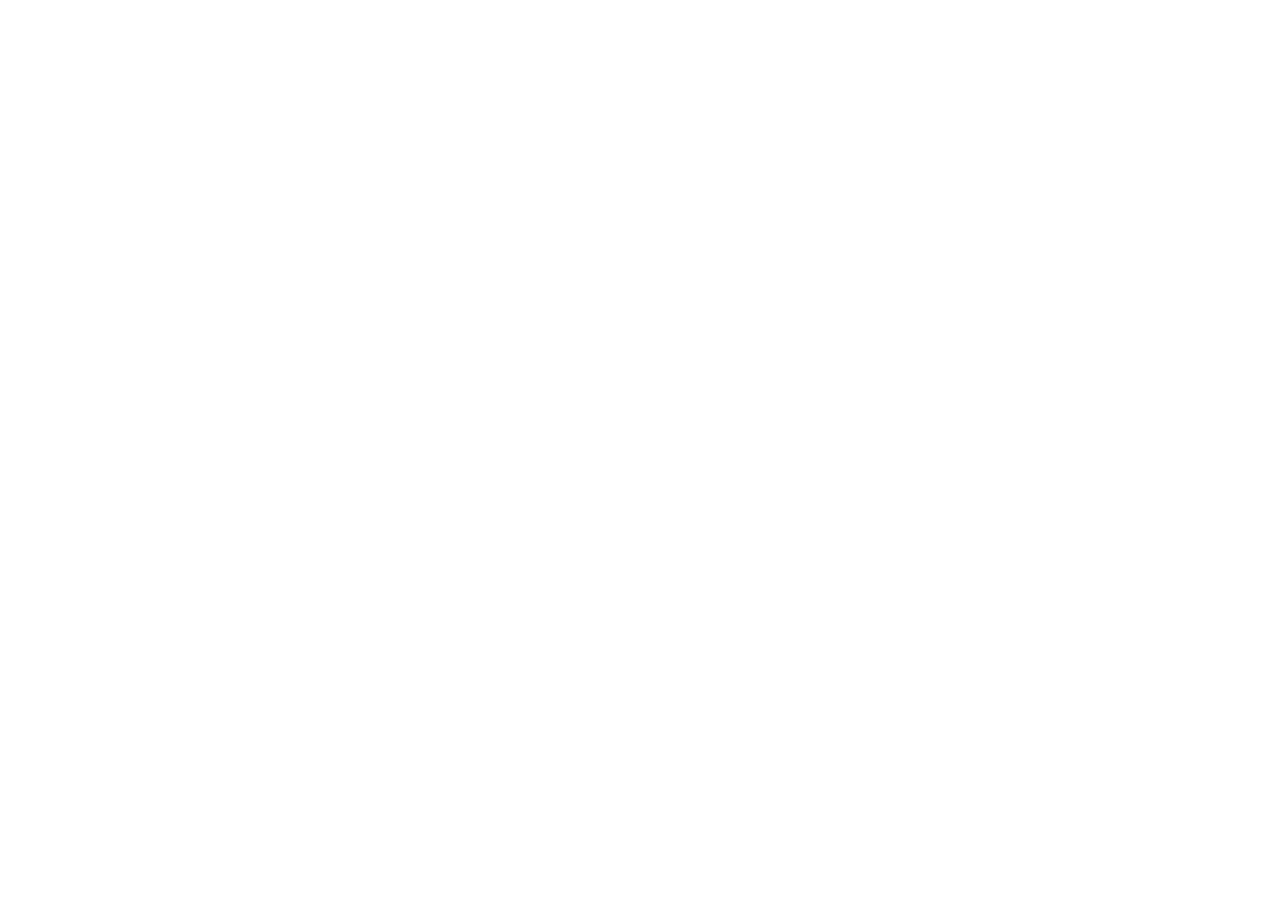
==== index.html @ 9d762400 "Add files via upload" ====
<!doctype html>
<html lang="nl-BE">
<head>
<meta charset="utf-8">
<meta name="viewport" content="width=device-width, initial-scale=1, viewport-fit=cover">
<meta name="color-scheme" content="light dark">
<meta http-equiv="Content-Security-Policy" content="default-src 'self'; script-src 'self'; style-src 'self' 'unsafe-inline'; img-src 'self' data:; font-src 'self'; connect-src 'self'; worker-src 'self'; manifest-src 'self'; object-src 'none'; base-uri 'self'; form-action 'none'">
<title>Rekenkampioen</title>
<meta name="description" content="Oefen tafels, optellen en aftrekken en breuken. Voor het eerste tot het zesde leerjaar. Werkt zonder internet, zonder account.">
<meta name="theme-color" content="#FAFBFE" media="(prefers-color-scheme: light)">
<meta name="theme-color" content="#1A332E" media="(prefers-color-scheme: dark)">
<meta name="mobile-web-app-capable" content="yes">
<meta name="apple-mobile-web-app-capable" content="yes">
<meta name="apple-mobile-web-app-title" content="Rekenkampioen">
<meta name="apple-mobile-web-app-status-bar-style" content="default">
<meta name="format-detection" content="telephone=no">
<link rel="manifest" href="manifest.webmanifest">
<link rel="icon" href="icon-192.png" type="image/png">
<link rel="apple-touch-icon" href="apple-touch-icon.png">
  <script type="module" crossorigin src="./assets/index-DoyQ5bBl.js"></script>
  <link rel="stylesheet" crossorigin href="./assets/index-DzE-cAx9.css">
</head>
<body>
<div class="wrap" id="app"></div>
<noscript><p class="loadfail">Rekenkampioen heeft JavaScript nodig. Zet JavaScript aan in je browser.</p></noscript>
</body>
</html>
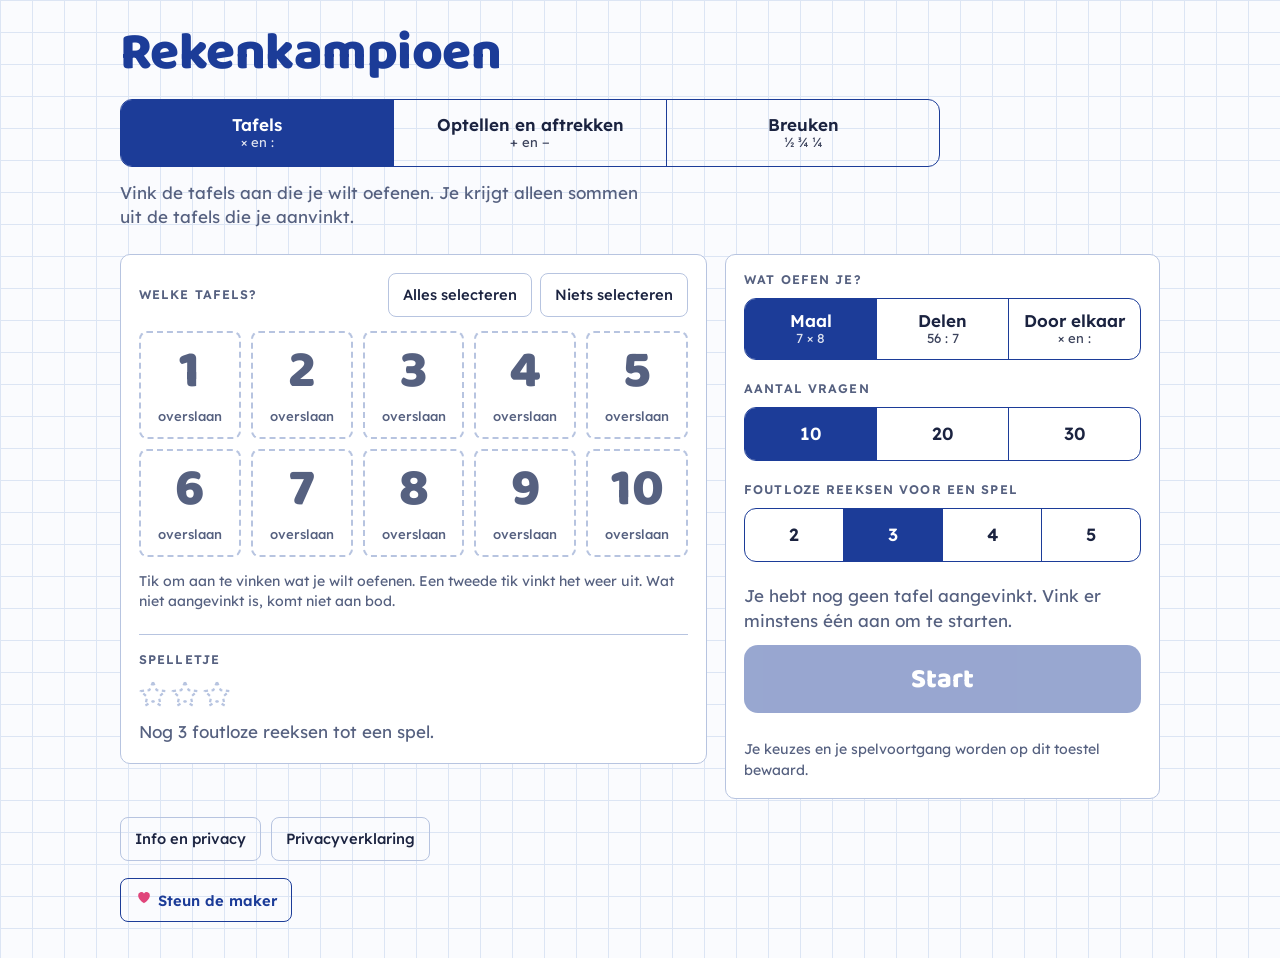
==== commit fdf2280c: "Add files via upload" ====
--- a/index.html
+++ b/index.html
@@ -17,8 +17,8 @@
 <link rel="manifest" href="manifest.webmanifest">
 <link rel="icon" href="icon-192.png" type="image/png">
 <link rel="apple-touch-icon" href="apple-touch-icon.png">
-  <script type="module" crossorigin src="./assets/index-DoyQ5bBl.js"></script>
-  <link rel="stylesheet" crossorigin href="./assets/index-DzE-cAx9.css">
+  <script type="module" crossorigin src="./assets/index-CPljHGt3.js"></script>
+  <link rel="stylesheet" crossorigin href="./assets/index-CYZ95Kys.css">
 </head>
 <body>
 <div class="wrap" id="app"></div>
--- a/assets/index-CYZ95Kys.css
+++ b/assets/index-CYZ95Kys.css
@@ -0,0 +1 @@
+@font-face{font-family:"Baloo 2";font-weight:600;font-style:normal;font-display:swap;src:url(./baloo-2-latin-600-normal-tIfxVoAe.woff2)format("woff2")}@font-face{font-family:"Baloo 2";font-weight:800;font-style:normal;font-display:swap;src:url(./baloo-2-latin-800-normal-BbF3Etk1.woff2)format("woff2")}@font-face{font-family:Lexend;font-weight:400;font-style:normal;font-display:swap;src:url(./lexend-latin-400-normal-CwRJVcUA.woff2)format("woff2")}@font-face{font-family:Lexend;font-weight:500;font-style:normal;font-display:swap;src:url(./lexend-latin-500-normal-Dl-X5nog.woff2)format("woff2")}@font-face{font-family:Lexend;font-weight:600;font-style:normal;font-display:swap;src:url(./lexend-latin-600-normal-DdvlkEkX.woff2)format("woff2")}:root{--bg:#fafbfe;--grid:#dce5f4;--panel:#fff;--ink:#1c3c98;--shade:#0f2570;--on-ink:#fff;--text:#1b2340;--muted:#566180;--line:#b7c4e0;--marker:#ffd84a;--on-marker:#1b2340;--good:#177a4b;--good-bg:#ddf3e6;--bad:#c93434;--bad-bg:#fbe0e0;--font-display:"Baloo 2", "Trebuchet MS", system-ui, sans-serif;--font-body:"Lexend", system-ui, -apple-system, "Segoe UI", sans-serif}@media (prefers-color-scheme:dark){:root:not([data-theme=light]){--bg:#1a332e;--grid:#27483f;--panel:#20403a;--ink:#a8cbff;--shade:#5c85bf;--on-ink:#14302a;--text:#edf1e6;--muted:#afc2b8;--line:#42685c;--marker:#e9c84b;--on-marker:#1a332e;--good:#8ee0ac;--good-bg:#24503e;--bad:#ff9a92;--bad-bg:#5a2e2e;--lightningcss-light: ;--lightningcss-dark:initial;color-scheme:dark}}:root[data-theme=dark]{--bg:#1a332e;--grid:#27483f;--panel:#20403a;--ink:#a8cbff;--shade:#5c85bf;--on-ink:#14302a;--text:#edf1e6;--muted:#afc2b8;--line:#42685c;--marker:#e9c84b;--on-marker:#1a332e;--good:#8ee0ac;--good-bg:#24503e;--bad:#ff9a92;--bad-bg:#5a2e2e;--lightningcss-light: ;--lightningcss-dark:initial;color-scheme:dark}*{box-sizing:border-box}html{-webkit-text-size-adjust:100%;height:100%}body{background-color:var(--bg);background-image:linear-gradient(var(--grid) 1px, transparent 1px), linear-gradient(90deg, var(--grid) 1px, transparent 1px);min-height:100%;color:var(--text);font-family:var(--font-body);padding-top:calc(20px + env(safe-area-inset-top,0px));padding-bottom:calc(36px + env(safe-area-inset-bottom,0px));padding-left:max(16px, env(safe-area-inset-left,0px));padding-right:max(16px, env(safe-area-inset-right,0px));background-size:32px 32px;font-size:17px;line-height:1.45}button{font:inherit;color:inherit;cursor:pointer;touch-action:manipulation;-webkit-tap-highlight-color:transparent;-webkit-user-select:none;user-select:none}button:focus-visible{outline:3px solid var(--ink);outline-offset:3px}button:disabled{cursor:not-allowed}.wrap{max-width:1040px;margin-left:auto;margin-right:auto}h1{font:800 clamp(2.3rem, 5vw, 3.3rem)/1 var(--font-display);color:var(--ink);letter-spacing:-.01em;text-wrap:balance;margin:0}.lead{max-width:54ch;color:var(--muted);margin:10px 0 0}.setup{gap:18px;margin-top:24px;display:grid}@media (min-width:900px){.setup{grid-template-columns:minmax(0,1.35fr) minmax(0,1fr);align-items:start}}.panel{background:var(--panel);border:1.5px solid var(--line);border-radius:10px;min-width:0;padding:18px}.panel h2{font:600 .78rem/1.2 var(--font-body);letter-spacing:.09em;text-transform:uppercase;color:var(--muted);margin:0}.panel-head{flex-wrap:wrap;justify-content:space-between;align-items:center;gap:10px 12px;margin-bottom:14px;display:flex}.info{max-width:720px}.info h2{margin-top:22px}.info p{margin:6px 0 0;line-height:1.6}.info .actions{flex-wrap:wrap;gap:10px;margin-top:22px;display:flex}.linkrow{margin-top:18px}.adbox{max-width:728px;margin-top:28px}.adbar{border:1.5px solid var(--line);background:var(--panel);border-radius:12px;padding:14px 16px}.adbar p{margin:0 0 10px;line-height:1.5}.adbar .row2{flex-wrap:wrap;align-items:center;gap:10px;display:flex}.adbar input{border:1.5px solid var(--line);width:5.5rem;min-height:44px;font:inherit;background:var(--bg);color:var(--text);border-radius:8px;padding:6px 10px}.adslot{min-height:100px;margin-top:12px}.adlabel{color:var(--muted);margin:0 0 4px;font-size:.78rem}.tiles.years{grid-template-columns:repeat(4,minmax(0,1fr))}@media (min-width:560px){.tiles.years{grid-template-columns:repeat(7,minmax(0,1fr))}}.tiles.years .tile{min-height:92px}.tiles.years .tile .lab{text-align:center;overflow-wrap:normal;font-size:.68rem}.yhead{margin-top:22px}.tiles.topics.yt .tile .num{font-size:max(1.05rem,min(2.2vw,1.4rem))}.expr.xlong{font-size:max(1.7rem,min(5vw,2.8rem))}.row .n.yi{font-size:1rem;overflow:hidden}.expr.b.long{font-size:max(1.7rem,min(6vw,3.2rem))}.dice-row{flex-wrap:wrap;justify-content:center;gap:16px;display:flex}.die{box-sizing:border-box;border:3px solid var(--ink);background:#fff;border-radius:14px;grid-template:repeat(3,1fr)/repeat(3,1fr);width:64px;height:64px;padding:7px;display:grid}.die i{visibility:hidden;background:#1b2440;border-radius:50%;place-self:center;width:80%;height:80%}.die i.on{visibility:visible}.tenframe{grid-template-columns:repeat(5,34px);justify-content:center;gap:6px;display:grid}.tenframe i{box-sizing:border-box;border:2.5px solid var(--ink);border-radius:50%;width:34px;height:34px}.tenframe i.on{background:var(--marker)}.money{flex-wrap:wrap;justify-content:center;align-items:center;gap:10px;display:flex}.coin,.note{color:#1b2440;font:800 1.3rem var(--font-display);border:3px solid #1b2440;justify-content:center;align-items:center;display:inline-flex}.coin{border-radius:50%;width:58px;height:58px}.coin.v1{background:#dde2ee}.coin.v2{background:#f2d06b}.note{border-radius:8px;min-width:96px;height:56px}.note.v5{background:#bfddcb}.note.v10{background:#f4c9c9}.shop{flex-wrap:wrap;justify-content:center;align-items:center;gap:14px;display:flex}.item{border:2px solid var(--ink);background:var(--panel);border-radius:12px;flex-direction:column;align-items:center;gap:6px;padding:8px 14px;display:inline-flex}.item .em{font-size:2.4rem;line-height:1}.item .tag{font:800 1.15rem var(--font-display);background:var(--marker);color:var(--on-marker);border-radius:8px;padding:2px 10px}.pay{font:800 1.15rem var(--font-display)}.quick{flex-wrap:wrap;gap:8px;display:flex}.small-btn{border:1.5px solid var(--line);background:0 0;border-radius:8px;min-height:44px;padding:8px 14px;font-size:.92rem;font-weight:500}.small-btn:active{background:var(--grid)}.tiles{grid-template-columns:repeat(2,minmax(0,1fr));gap:10px;display:grid}@media (min-width:560px){.tiles{grid-template-columns:repeat(5,minmax(0,1fr))}}.tile{background:var(--panel);border:2px solid var(--ink);min-height:108px;color:var(--text);border-radius:8px;flex-direction:column;justify-content:center;align-items:center;gap:8px;padding:10px 6px;transition:transform 80ms;display:flex}.tile:active{transform:scale(.96)}.tile .num{font:800 clamp(2.4rem, 6vw, 3.3rem)/1.05 var(--font-display);color:var(--ink);background:linear-gradient(transparent 52%, var(--marker) 52%, var(--marker) 90%, transparent 90%);padding:0 .18em}.tile .lab{align-items:center;gap:5px;font-size:.82rem;font-weight:500;display:inline-flex}.tile[data-state=known]{border-style:dashed;border-color:var(--line);color:var(--muted);background:0 0}.tile[data-state=known] .num{color:var(--muted);background:0 0}.tile[data-state=later]{background:repeating-linear-gradient(135deg, transparent 0 7px, var(--grid) 7px 9px);border:2px dotted var(--line);color:var(--muted)}.tile[data-state=later] .num{color:var(--muted);background:0 0;text-decoration:line-through;text-decoration-thickness:.06em}.legend{color:var(--muted);margin:14px 0 0;font-size:.88rem}.field{gap:10px;display:grid}.field+.field{margin-top:22px}.seg{border:1.5px solid var(--ink);border-radius:12px;display:flex;overflow:hidden}.seg button{background:0 0;border:0;flex:1;min-width:0;min-height:60px;padding:8px 6px;font-weight:600;line-height:1.2}.seg button+button{border-left:1.5px solid var(--ink)}.seg button small{opacity:.85;font-size:.82rem;font-weight:400;display:block}.seg button[aria-checked=true]{background:var(--ink);color:var(--on-ink)}.seg.compact button{min-height:52px;font-size:1.1rem}.switch{text-align:left;background:0 0;border:0;align-items:center;gap:14px;width:100%;padding:0;display:flex}.switch .track{border:2px solid var(--ink);border-radius:999px;flex:none;width:54px;height:32px;position:relative}.switch .track:after{content:"";background:var(--ink);border-radius:50%;width:22px;height:22px;transition:transform .15s;position:absolute;top:3px;left:3px}.switch[aria-checked=true] .track{background:var(--ink)}.switch[aria-checked=true] .track:after{background:var(--on-ink);transform:translate(22px)}.switch .txt{font-weight:500;display:block}.switch .txt small{color:var(--muted);font-size:.85rem;font-weight:400;display:block}.start{gap:12px;display:grid}.summary{color:var(--muted);min-height:2.9em;margin:0}.primary{background:var(--ink);width:100%;min-height:68px;color:var(--on-ink);font:800 1.7rem/1 var(--font-display);box-shadow:0 5px 0 var(--shade);border:0;border-radius:14px;padding:14px 24px}.primary:active:not(:disabled){box-shadow:0 2px 0 var(--shade);transform:translateY(3px)}.primary:disabled{opacity:.45;box-shadow:none}.primary.alt{color:var(--ink);border:2px solid var(--ink);box-shadow:0 4px 0 var(--ink);background:0 0}.quiz-top{align-items:center;gap:14px;display:flex}.quiz-top .small-btn{background:var(--panel);flex:none}.progress{flex:1;gap:3px;min-width:0;display:flex}.progress span{border:1.5px solid var(--ink);background:var(--panel);border-radius:3px;flex:1;min-width:0;height:14px}.progress span.on{background:var(--ink)}.count{font-variant-numeric:tabular-nums;flex:none;font-weight:600}.quiz-body{align-items:center;gap:22px;margin-top:22px;display:grid}@media (min-width:860px){.quiz-body{grid-template-columns:minmax(0,1fr) minmax(300px,400px);gap:40px;margin-top:44px}}.sheet{background:var(--panel);border:1.5px solid var(--line);border-radius:10px;flex-direction:column;justify-content:center;gap:16px;min-width:0;min-height:max(220px,min(30vh,360px));padding:max(20px,min(4vw,44px));display:flex;position:relative}.expr{font:800 clamp(3rem, 10vw, 6.4rem)/1.1 var(--font-display);color:var(--ink);font-variant-numeric:tabular-nums;flex-wrap:wrap;align-items:baseline;gap:.1em .3em;display:flex}.answer{text-align:center;border-bottom:.08em solid var(--ink);min-width:2.1ch;padding:0 .1em;display:inline-block}.answer:empty:before{content:"";vertical-align:-.05em;background:var(--ink);width:.05em;height:.75em;animation:1s step-end infinite blink;display:inline-block}.answer.right{color:var(--good);border-color:var(--good)}.answer.wrong{border-color:var(--bad);animation:.4s shake}.answer .x{color:var(--bad);margin-right:.3em;text-decoration:line-through;text-decoration-thickness:.06em}.answer .fix{color:var(--good)}.feedback{min-height:3.4em;color:var(--muted);margin:0;font-size:1.1rem;font-weight:500}.feedback.right{color:var(--good)}.feedback.wrong{color:var(--bad)}.pad{grid-template-columns:repeat(3,minmax(0,1fr));gap:10px;width:100%;max-width:420px;margin-left:auto;margin-right:auto;display:grid}.key{border:1.5px solid var(--ink);background:var(--panel);height:max(62px,min(9.5vh,88px));color:var(--ink);font:800 clamp(1.7rem, 4vw, 2.3rem)/1 var(--font-display);box-shadow:0 3px 0 var(--ink);border-radius:14px;justify-content:center;align-items:center;display:flex}.key:active:not(:disabled){box-shadow:0 1px 0 var(--ink);transform:translateY(2px)}.key.go{background:var(--ink);color:var(--on-ink);font-size:1.35rem}.key:disabled{opacity:.45;box-shadow:none}.key svg{width:30px;height:30px}.done-wrap{gap:18px;max-width:720px;margin-left:auto;margin-right:auto;display:grid}.score{font:800 clamp(2.6rem, 8vw, 4.2rem)/1 var(--font-display);color:var(--ink);margin:0}.score small{font:500 1.1rem/1.3 var(--font-body);color:var(--muted);margin-left:.4em}.msg{color:var(--muted);margin:8px 0 0}.row{border-top:1px solid var(--line);grid-template-columns:3rem minmax(0,1fr) auto;align-items:center;gap:6px 14px;padding:12px 0;display:grid}.row:first-of-type{border-top:0}.row .n{font:800 2rem/1 var(--font-display);color:var(--ink);text-align:center}.row .t{margin-bottom:6px;font-size:.92rem}.row div.bar{border:1.5px solid var(--ink);background:var(--panel);border-radius:3px;height:12px;overflow:hidden}.row div.bar i{background:var(--ink);height:100%;display:block}.chip{white-space:nowrap;border:1.5px solid;border-radius:999px;padding:4px 10px;font-size:.8rem;font-weight:600}.chip.good{color:var(--good);background:var(--good-bg);border-color:var(--good)}.chip.work{color:var(--on-marker);background:var(--marker);border-color:var(--marker)}.suggest p{margin:0 0 12px}.suggest .small-btn{background:var(--panel);border-color:var(--ink);color:var(--ink);font-weight:600}.suggest>div+div{margin-top:18px}.actions{gap:14px;display:grid}@media (min-width:560px){.actions{grid-template-columns:1fr 1fr}}.stars{flex-wrap:wrap;gap:4px;display:inline-flex}.star svg{stroke-linejoin:round;width:28px;height:28px;display:block}.star.on svg{fill:var(--marker);stroke:var(--ink);stroke-width:1.5px}.star.off svg{fill:none;stroke:var(--line);stroke-width:1.6px;stroke-dasharray:2.5 2.5}.gamebox{border-top:1px solid var(--line);gap:12px;margin-top:22px;padding-top:18px;display:grid}.gamebox .summary{min-height:0}.gamebox .primary{min-height:60px;font-size:1.35rem}.qmeter{flex-wrap:wrap;align-items:center;gap:6px 12px;margin-top:14px;font-weight:500;display:flex}.qmeter .star svg{width:22px;height:22px}.qmeter .mtxt{color:var(--muted);font-size:.92rem}.reward{gap:12px;display:grid}.reward p{margin:0}.reward .primary{min-height:60px;font-size:1.35rem}.gwrap{justify-content:center;margin-top:14px;display:flex}.gcanvas{border:2px solid var(--ink);touch-action:none;background:#0e1633;border-radius:10px;max-width:100%;display:block}.ghint{text-align:center;color:var(--muted);margin:10px 0 0;font-size:.92rem}.gtitle{font:800 1.2rem/1.1 var(--font-display);color:var(--ink);text-align:right;flex:1;margin:0}.gend{text-align:center;gap:12px;max-width:460px;margin:16px auto 0;display:grid}.gend p{margin:0}.gend .score{font-size:max(2rem,min(7vw,3rem))}[hidden]{display:none!important}.row{grid-template-columns:4.6rem minmax(0,1fr) auto}.row .n{font-size:1.7rem}.tiles.ranges .tile .num{white-space:nowrap;padding:0 .15em;font-size:2rem}@media (min-width:560px){.tiles.ranges .tile .num{font-size:max(1.15rem,min(1.9vw,1.6rem))}}.tiles.ranges .tile .lab{font-size:.9rem}.tiles.ranges .tile[data-state=known]{border:2px solid var(--line);background:var(--panel);color:var(--text);border-style:solid}.tiles.ranges .tile[data-state=known] .num{color:var(--ink);background:0 0}.expr.long{font-size:max(2.2rem,min(7.4vw,4.4rem))}.tabs{max-width:820px;margin-top:18px}.tabs button{min-height:66px}.section-lead{margin-top:14px}.gap-top{margin-top:22px}.frac{vertical-align:middle;font-variant-numeric:tabular-nums;flex-direction:column;align-items:center;margin:0 .1em;font-size:.62em;line-height:1.05;display:inline-flex}.frac>span{text-align:center;min-width:.9ch;padding:0 .16em;display:block}.frac>span:first-child{border-bottom:.09em solid;padding-bottom:.06em}.frac>span:last-child{padding-top:.06em}.slot{cursor:pointer;border:.06em dashed var(--line);min-width:max(1.3ch,44px);min-height:max(1.05em,44px);font-weight:inherit;text-align:center;border-radius:.15em;justify-content:center;align-items:center;display:inline-flex}.slot.on{border-style:solid;border-color:var(--ink);background:var(--grid)}.expr.b{align-items:center;font-size:max(2.6rem,min(8.5vw,5rem))}.expr.b>span:not(.frac){flex-wrap:wrap;justify-content:center;align-items:center;gap:.1em .25em;display:inline-flex}.answer.fi{border-bottom:0;min-width:0;padding:0 .1em}.answer.fi.wrong,.answer.sym.wrong{border-bottom:0}.answer.fi.wrong{gap:.3em}.answer.sym{border-bottom:0;min-width:1.1ch}.answer.sym:empty:before{content:"?";width:auto;height:auto;color:var(--muted);vertical-align:baseline;background:0 0;animation:none}.answer .x .frac{color:var(--bad)}.answer .fix .frac{color:var(--good)}.qprompt{color:var(--muted);margin:0;font-size:1.25rem;font-weight:600}.qvisual{justify-content:center;display:flex}.qvisual svg{height:auto;display:block;overflow:visible}.qvisual svg.bar,.qvisual svg.nline{width:min(100%,460px)}.qvisual svg.bar.grid{width:min(100%,400px)}.qvisual svg.pie{width:min(100%,280px)}.qvisual.pick .part{cursor:pointer}.part{fill:var(--panel);stroke:var(--ink);stroke-width:2.5px;stroke-linejoin:round}.part.on{fill:var(--marker)}.nl-line{stroke:var(--ink);stroke-width:3px;stroke-linecap:round}.nl-tick{stroke:var(--ink);stroke-width:2.5px;stroke-linecap:round}.nline text{fill:var(--text);font:600 20px var(--font-body);text-anchor:middle}.nline .arrow{fill:var(--marker);stroke:var(--ink);stroke-width:2.5px;stroke-linejoin:round}.inputcol{align-content:center;gap:14px;min-width:0;display:grid}.pad.only-ok .key:not(.go){display:none}.pad.only-ok .go{grid-column:1/-1}.choices{order:-1;grid-template-columns:repeat(2,minmax(0,1fr));gap:12px;width:100%;max-width:420px;margin-left:auto;margin-right:auto;display:grid}.choices.three{grid-template-columns:repeat(3,minmax(0,1fr))}.choice{border:1.5px solid var(--ink);background:var(--panel);min-height:88px;color:var(--ink);font:800 clamp(1.5rem, 3.6vw, 2.1rem)/1 var(--font-display);box-shadow:0 3px 0 var(--ink);border-radius:14px;justify-content:center;align-items:center;padding:10px;display:flex}.choice:active:not(:disabled){box-shadow:0 1px 0 var(--ink);transform:translateY(2px)}.choice:disabled{cursor:default}.choice .frac{font-size:1em}.choice.right{background:var(--good-bg);border-color:var(--good);color:var(--good);box-shadow:0 3px 0 var(--good)}.choice.wrong{background:var(--bad-bg);border-color:var(--bad);color:var(--bad);box-shadow:0 3px 0 var(--bad)}.tiles.topics{grid-template-columns:repeat(2,minmax(0,1fr))}@media (min-width:560px){.tiles.topics{grid-template-columns:repeat(4,minmax(0,1fr))}}.tiles.topics .tile{gap:6px;min-height:136px}.tiles.topics .tile .num{white-space:nowrap;justify-content:center;align-items:center;min-height:2.4rem;font-size:max(1.5rem,min(3.2vw,2rem));display:inline-flex}.tiles.topics .tile .num svg,.row .n svg{height:auto;margin-left:auto;margin-right:auto;display:block}.tiles.topics .tile .num svg.bar,.tiles.topics .tile .num svg.nl{width:3.8rem}.tiles.topics .tile .num svg.pie{width:2.4rem}.tiles.topics .tile .nm{text-align:center;font-size:.86rem;font-weight:600;line-height:1.2}.tiles.topics .tile .lab{font-size:.78rem}.row .n svg.bar,.row .n svg.nl{width:3rem}.row .n svg.pie{width:1.9rem}@keyframes blink{50%{opacity:0}}@keyframes shake{20%{transform:translate(-8px)}50%{transform:translate(8px)}80%{transform:translate(-4px)}}@media (prefers-reduced-motion:reduce){*{transition:none!important;animation:none!important}}:root[data-section=r]{--bg:#fafdfb;--grid:#d9ece3;--ink:#0b6650;--shade:#064535;--line:#a9cbbd;--marker:#ffc978}:root[data-section=b]{--bg:#fdfafe;--grid:#ebdff1;--ink:#76298a;--shade:#4e1560;--line:#cbb4d7;--marker:#a5e6c8}@media (prefers-color-scheme:dark){:root[data-section=r]:not([data-theme=light]){--bg:#1a332e;--grid:#27483f;--ink:#8fe6c6;--shade:#4e9f87;--line:#42685c;--marker:#f0b45c}:root[data-section=b]:not([data-theme=light]){--bg:#2a2238;--grid:#3a2f4b;--panel:#33294a;--ink:#edb8f7;--shade:#a474b1;--on-ink:#2a1b36;--line:#5c4a72;--marker:#7fd9b4;--on-marker:#1e2a28;--muted:#c3b6d2;--good-bg:#25503f;--bad-bg:#5e2f3a}}a{color:var(--ink)}a:focus-visible{outline:3px solid var(--ink);outline-offset:3px}input:focus-visible{outline:3px solid var(--ink);outline-offset:3px}.part:focus-visible{outline:3px solid var(--ink);outline-offset:3px}.slot:focus-visible{outline:3px solid var(--ink);outline-offset:3px}a.small-btn{color:inherit;align-items:center;text-decoration:none;display:inline-flex}.linkrow{flex-wrap:wrap;gap:10px;display:flex}.sr-only{clip:rect(0 0 0 0);white-space:nowrap;border:0;width:1px;height:1px;margin:-1px;padding:0;position:absolute;overflow:hidden}.gate{flex-wrap:wrap;align-items:center;gap:10px;margin-top:10px;display:flex}.gate input{border:1.5px solid var(--line);width:5.5rem;min-height:44px;font:inherit;background:var(--bg);color:var(--text);border-radius:8px;padding:6px 10px}.gate .gate-msg{color:var(--bad);flex-basis:100%;margin:0}.info .version{color:var(--muted);margin-top:18px;font-size:.88rem}.support-box{flex-wrap:wrap;align-items:flex-start;gap:10px;margin-top:12px;display:flex}.support-box .gate{margin-top:0}.support-note{flex-basis:100%;margin:0}.support-btn{color:var(--ink);border-color:var(--ink);gap:8px;font-weight:600}.support-btn svg{color:#e0457b}.tile[aria-checked=true] .lab{color:var(--ink);font-weight:600}.loadfail{text-align:center;max-width:40ch;margin:20vh auto}@media (hover:hover){.tile:hover,.small-btn:hover,.key:hover:not(:disabled),.choice:hover:not(:disabled){border-color:var(--ink)}}.tiles.ranges .tile[data-state=practice]{background:var(--ink);border-color:var(--ink);color:var(--on-ink)}.tiles.ranges .tile[data-state=practice] .num{color:var(--on-ink);background:0 0}.tiles.ranges .tile[data-state=practice] .lab{color:var(--on-ink)}.info p{overflow-wrap:anywhere}.speak-btn{border:1.5px solid var(--line);background:var(--panel);width:52px;height:52px;color:var(--ink);cursor:pointer;border-radius:50%;justify-content:center;align-items:center;display:inline-flex;position:absolute;top:10px;right:10px}.speak-btn.on{background:var(--ink);color:var(--on-ink,#fff);border-color:var(--ink)}.speak-btn:focus-visible{outline:3px solid var(--ink);outline-offset:3px}.sheet .qprompt{padding-right:52px}
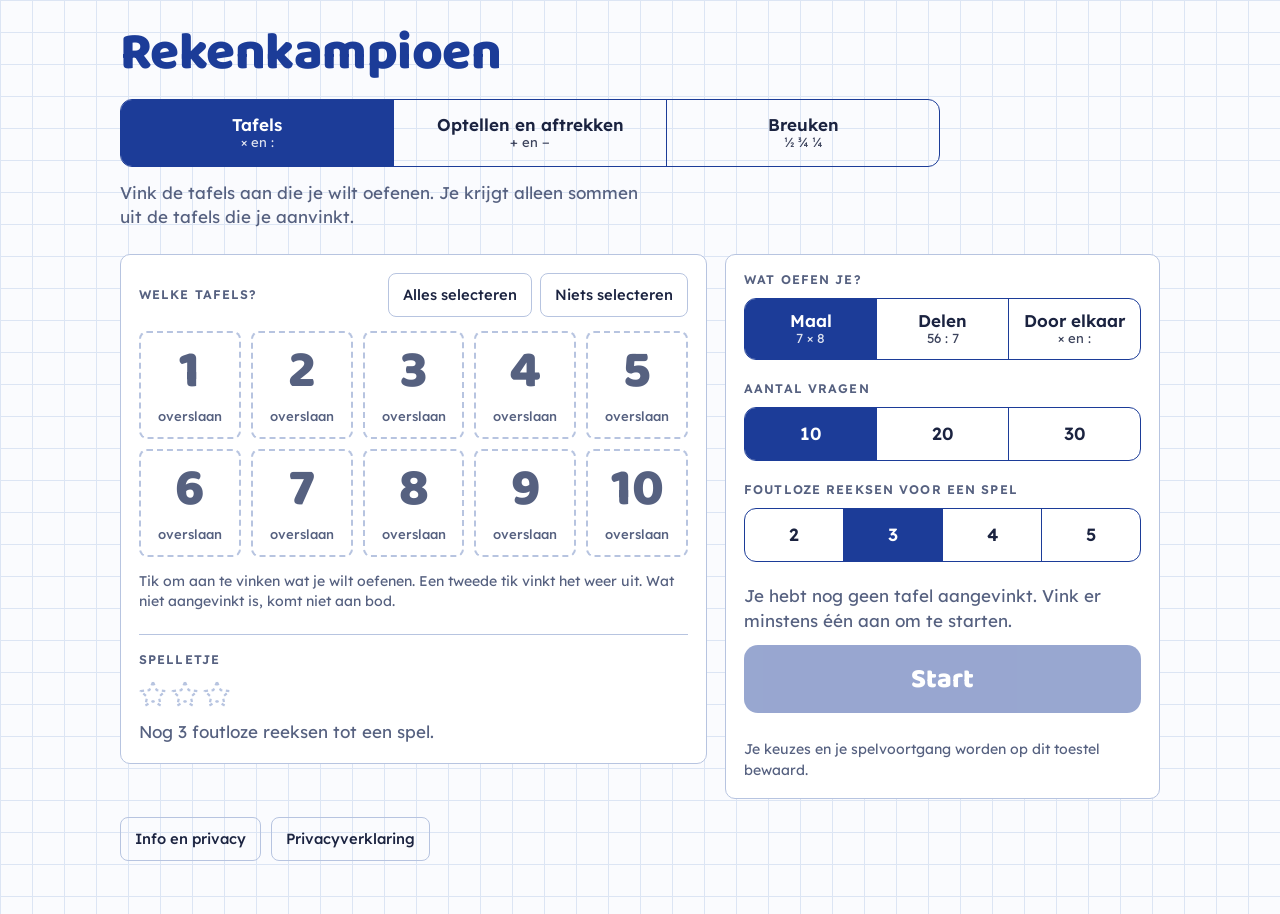
==== commit b40bd343: "Add files via upload" ====
--- a/index.html
+++ b/index.html
@@ -17,8 +17,8 @@
 <link rel="manifest" href="manifest.webmanifest">
 <link rel="icon" href="icon-192.png" type="image/png">
 <link rel="apple-touch-icon" href="apple-touch-icon.png">
-  <script type="module" crossorigin src="./assets/index-CPljHGt3.js"></script>
-  <link rel="stylesheet" crossorigin href="./assets/index-CYZ95Kys.css">
+  <script type="module" crossorigin src="./assets/index-BS-hr5hc.js"></script>
+  <link rel="stylesheet" crossorigin href="./assets/index-B37iY2mj.css">
 </head>
 <body>
 <div class="wrap" id="app"></div>
--- a/assets/index-B37iY2mj.css
+++ b/assets/index-B37iY2mj.css
@@ -0,0 +1 @@
+@font-face{font-family:"Baloo 2";font-weight:600;font-style:normal;font-display:swap;src:url(./baloo-2-latin-600-normal-tIfxVoAe.woff2)format("woff2")}@font-face{font-family:"Baloo 2";font-weight:800;font-style:normal;font-display:swap;src:url(./baloo-2-latin-800-normal-BbF3Etk1.woff2)format("woff2")}@font-face{font-family:Lexend;font-weight:400;font-style:normal;font-display:swap;src:url(./lexend-latin-400-normal-CwRJVcUA.woff2)format("woff2")}@font-face{font-family:Lexend;font-weight:500;font-style:normal;font-display:swap;src:url(./lexend-latin-500-normal-Dl-X5nog.woff2)format("woff2")}@font-face{font-family:Lexend;font-weight:600;font-style:normal;font-display:swap;src:url(./lexend-latin-600-normal-DdvlkEkX.woff2)format("woff2")}:root{--bg:#fafbfe;--grid:#dce5f4;--panel:#fff;--ink:#1c3c98;--shade:#0f2570;--on-ink:#fff;--text:#1b2340;--muted:#566180;--line:#b7c4e0;--marker:#ffd84a;--on-marker:#1b2340;--good:#177a4b;--good-bg:#ddf3e6;--bad:#c93434;--bad-bg:#fbe0e0;--font-display:"Baloo 2", "Trebuchet MS", system-ui, sans-serif;--font-body:"Lexend", system-ui, -apple-system, "Segoe UI", sans-serif}@media (prefers-color-scheme:dark){:root:not([data-theme=light]){--bg:#1a332e;--grid:#27483f;--panel:#20403a;--ink:#a8cbff;--shade:#5c85bf;--on-ink:#14302a;--text:#edf1e6;--muted:#afc2b8;--line:#42685c;--marker:#e9c84b;--on-marker:#1a332e;--good:#8ee0ac;--good-bg:#24503e;--bad:#ff9a92;--bad-bg:#5a2e2e;--lightningcss-light: ;--lightningcss-dark:initial;color-scheme:dark}}:root[data-theme=dark]{--bg:#1a332e;--grid:#27483f;--panel:#20403a;--ink:#a8cbff;--shade:#5c85bf;--on-ink:#14302a;--text:#edf1e6;--muted:#afc2b8;--line:#42685c;--marker:#e9c84b;--on-marker:#1a332e;--good:#8ee0ac;--good-bg:#24503e;--bad:#ff9a92;--bad-bg:#5a2e2e;--lightningcss-light: ;--lightningcss-dark:initial;color-scheme:dark}*{box-sizing:border-box}html{-webkit-text-size-adjust:100%;height:100%}body{background-color:var(--bg);background-image:linear-gradient(var(--grid) 1px, transparent 1px), linear-gradient(90deg, var(--grid) 1px, transparent 1px);min-height:100%;color:var(--text);font-family:var(--font-body);padding-top:calc(20px + env(safe-area-inset-top,0px));padding-bottom:calc(36px + env(safe-area-inset-bottom,0px));padding-left:max(16px, env(safe-area-inset-left,0px));padding-right:max(16px, env(safe-area-inset-right,0px));background-size:32px 32px;font-size:17px;line-height:1.45}button{font:inherit;color:inherit;cursor:pointer;touch-action:manipulation;-webkit-tap-highlight-color:transparent;-webkit-user-select:none;user-select:none}button:focus-visible{outline:3px solid var(--ink);outline-offset:3px}button:disabled{cursor:not-allowed}.wrap{max-width:1040px;margin-left:auto;margin-right:auto}h1{font:800 clamp(2.3rem, 5vw, 3.3rem)/1 var(--font-display);color:var(--ink);letter-spacing:-.01em;text-wrap:balance;margin:0}.lead{max-width:54ch;color:var(--muted);margin:10px 0 0}.setup{gap:18px;margin-top:24px;display:grid}@media (min-width:900px){.setup{grid-template-columns:minmax(0,1.35fr) minmax(0,1fr);align-items:start}}.panel{background:var(--panel);border:1.5px solid var(--line);border-radius:10px;min-width:0;padding:18px}.panel h2{font:600 .78rem/1.2 var(--font-body);letter-spacing:.09em;text-transform:uppercase;color:var(--muted);margin:0}.panel-head{flex-wrap:wrap;justify-content:space-between;align-items:center;gap:10px 12px;margin-bottom:14px;display:flex}.info{max-width:720px}.info h2{margin-top:22px}.info p{margin:6px 0 0;line-height:1.6}.info .actions{flex-wrap:wrap;gap:10px;margin-top:22px;display:flex}.linkrow{margin-top:18px}.adbox{max-width:728px;margin-top:28px}.adbar{border:1.5px solid var(--line);background:var(--panel);border-radius:12px;padding:14px 16px}.adbar p{margin:0 0 10px;line-height:1.5}.adbar .row2{flex-wrap:wrap;align-items:center;gap:10px;display:flex}.adbar input{border:1.5px solid var(--line);width:5.5rem;min-height:44px;font:inherit;background:var(--bg);color:var(--text);border-radius:8px;padding:6px 10px}.adslot{min-height:100px;margin-top:12px}.adlabel{color:var(--muted);margin:0 0 4px;font-size:.78rem}.tiles.years{grid-template-columns:repeat(4,minmax(0,1fr))}@media (min-width:560px){.tiles.years{grid-template-columns:repeat(7,minmax(0,1fr))}}.tiles.years .tile{min-height:92px}.tiles.years .tile .lab{text-align:center;overflow-wrap:normal;font-size:.68rem}.yhead{margin-top:22px}.tiles.topics.yt .tile .num{font-size:max(1.05rem,min(2.2vw,1.4rem))}.expr.xlong{font-size:max(1.7rem,min(5vw,2.8rem))}.row .n.yi{font-size:1rem;overflow:hidden}.expr.b.long{font-size:max(1.7rem,min(6vw,3.2rem))}.dice-row{flex-wrap:wrap;justify-content:center;gap:16px;display:flex}.die{box-sizing:border-box;border:3px solid var(--ink);background:#fff;border-radius:14px;grid-template:repeat(3,1fr)/repeat(3,1fr);width:64px;height:64px;padding:7px;display:grid}.die i{visibility:hidden;background:#1b2440;border-radius:50%;place-self:center;width:80%;height:80%}.die i.on{visibility:visible}.tenframe{grid-template-columns:repeat(5,34px);justify-content:center;gap:6px;display:grid}.tenframe i{box-sizing:border-box;border:2.5px solid var(--ink);border-radius:50%;width:34px;height:34px}.tenframe i.on{background:var(--marker)}.money{flex-wrap:wrap;justify-content:center;align-items:center;gap:10px;display:flex}.coin,.note{color:#1b2440;font:800 1.3rem var(--font-display);border:3px solid #1b2440;justify-content:center;align-items:center;display:inline-flex}.coin{border-radius:50%;width:58px;height:58px}.coin.v1{background:#dde2ee}.coin.v2{background:#f2d06b}.note{border-radius:8px;min-width:96px;height:56px}.note.v5{background:#bfddcb}.note.v10{background:#f4c9c9}.shop{flex-wrap:wrap;justify-content:center;align-items:center;gap:14px;display:flex}.item{border:2px solid var(--ink);background:var(--panel);border-radius:12px;flex-direction:column;align-items:center;gap:6px;padding:8px 14px;display:inline-flex}.item .em{font-size:2.4rem;line-height:1}.item .tag{font:800 1.15rem var(--font-display);background:var(--marker);color:var(--on-marker);border-radius:8px;padding:2px 10px}.pay{font:800 1.15rem var(--font-display)}.quick{flex-wrap:wrap;gap:8px;display:flex}.small-btn{border:1.5px solid var(--line);background:0 0;border-radius:8px;min-height:44px;padding:8px 14px;font-size:.92rem;font-weight:500}.small-btn:active{background:var(--grid)}.tiles{grid-template-columns:repeat(2,minmax(0,1fr));gap:10px;display:grid}@media (min-width:560px){.tiles{grid-template-columns:repeat(5,minmax(0,1fr))}}.tile{background:var(--panel);border:2px solid var(--ink);min-height:108px;color:var(--text);border-radius:8px;flex-direction:column;justify-content:center;align-items:center;gap:8px;padding:10px 6px;transition:transform 80ms;display:flex}.tile:active{transform:scale(.96)}.tile .num{font:800 clamp(2.4rem, 6vw, 3.3rem)/1.05 var(--font-display);color:var(--ink);background:linear-gradient(transparent 52%, var(--marker) 52%, var(--marker) 90%, transparent 90%);padding:0 .18em}.tile .lab{align-items:center;gap:5px;font-size:.82rem;font-weight:500;display:inline-flex}.tile[data-state=known]{border-style:dashed;border-color:var(--line);color:var(--muted);background:0 0}.tile[data-state=known] .num{color:var(--muted);background:0 0}.tile[data-state=later]{background:repeating-linear-gradient(135deg, transparent 0 7px, var(--grid) 7px 9px);border:2px dotted var(--line);color:var(--muted)}.tile[data-state=later] .num{color:var(--muted);background:0 0;text-decoration:line-through;text-decoration-thickness:.06em}.legend{color:var(--muted);margin:14px 0 0;font-size:.88rem}.field{gap:10px;display:grid}.field+.field{margin-top:22px}.seg{border:1.5px solid var(--ink);border-radius:12px;display:flex;overflow:hidden}.seg button{background:0 0;border:0;flex:1;min-width:0;min-height:60px;padding:8px 6px;font-weight:600;line-height:1.2}.seg button+button{border-left:1.5px solid var(--ink)}.seg button small{opacity:.85;font-size:.82rem;font-weight:400;display:block}.seg button[aria-checked=true]{background:var(--ink);color:var(--on-ink)}.seg.compact button{min-height:52px;font-size:1.1rem}.switch{text-align:left;background:0 0;border:0;align-items:center;gap:14px;width:100%;padding:0;display:flex}.switch .track{border:2px solid var(--ink);border-radius:999px;flex:none;width:54px;height:32px;position:relative}.switch .track:after{content:"";background:var(--ink);border-radius:50%;width:22px;height:22px;transition:transform .15s;position:absolute;top:3px;left:3px}.switch[aria-checked=true] .track{background:var(--ink)}.switch[aria-checked=true] .track:after{background:var(--on-ink);transform:translate(22px)}.switch .txt{font-weight:500;display:block}.switch .txt small{color:var(--muted);font-size:.85rem;font-weight:400;display:block}.start{gap:12px;display:grid}.summary{color:var(--muted);min-height:2.9em;margin:0}.primary{background:var(--ink);width:100%;min-height:68px;color:var(--on-ink);font:800 1.7rem/1 var(--font-display);box-shadow:0 5px 0 var(--shade);border:0;border-radius:14px;padding:14px 24px}.primary:active:not(:disabled){box-shadow:0 2px 0 var(--shade);transform:translateY(3px)}.primary:disabled{opacity:.45;box-shadow:none}.primary.alt{color:var(--ink);border:2px solid var(--ink);box-shadow:0 4px 0 var(--ink);background:0 0}.quiz-top{align-items:center;gap:14px;display:flex}.quiz-top .small-btn{background:var(--panel);flex:none}.progress{flex:1;gap:3px;min-width:0;display:flex}.progress span{border:1.5px solid var(--ink);background:var(--panel);border-radius:3px;flex:1;min-width:0;height:14px}.progress span.on{background:var(--ink)}.count{font-variant-numeric:tabular-nums;flex:none;font-weight:600}.quiz-body{align-items:center;gap:22px;margin-top:22px;display:grid}@media (min-width:860px){.quiz-body{grid-template-columns:minmax(0,1fr) minmax(300px,400px);gap:40px;margin-top:44px}}.sheet{background:var(--panel);border:1.5px solid var(--line);border-radius:10px;flex-direction:column;justify-content:center;gap:16px;min-width:0;min-height:max(220px,min(30vh,360px));padding:max(20px,min(4vw,44px));display:flex;position:relative}.expr{font:800 clamp(3rem, 10vw, 6.4rem)/1.1 var(--font-display);color:var(--ink);font-variant-numeric:tabular-nums;flex-wrap:wrap;align-items:baseline;gap:.1em .3em;display:flex}.answer{text-align:center;border-bottom:.08em solid var(--ink);min-width:2.1ch;padding:0 .1em;display:inline-block}.answer:empty:before{content:"";vertical-align:-.05em;background:var(--ink);width:.05em;height:.75em;animation:1s step-end infinite blink;display:inline-block}.answer.right{color:var(--good);border-color:var(--good)}.answer.wrong{border-color:var(--bad);animation:.4s shake}.answer .x{color:var(--bad);margin-right:.3em;text-decoration:line-through;text-decoration-thickness:.06em}.answer .fix{color:var(--good)}.feedback{min-height:3.4em;color:var(--muted);margin:0;font-size:1.1rem;font-weight:500}.feedback.right{color:var(--good)}.feedback.wrong{color:var(--bad)}.pad{grid-template-columns:repeat(3,minmax(0,1fr));gap:10px;width:100%;max-width:420px;margin-left:auto;margin-right:auto;display:grid}.key{border:1.5px solid var(--ink);background:var(--panel);height:max(62px,min(9.5vh,88px));color:var(--ink);font:800 clamp(1.7rem, 4vw, 2.3rem)/1 var(--font-display);box-shadow:0 3px 0 var(--ink);border-radius:14px;justify-content:center;align-items:center;display:flex}.key:active:not(:disabled){box-shadow:0 1px 0 var(--ink);transform:translateY(2px)}.key.go{background:var(--ink);color:var(--on-ink);font-size:1.35rem}.key:disabled{opacity:.45;box-shadow:none}.key svg{width:30px;height:30px}.done-wrap{gap:18px;max-width:720px;margin-left:auto;margin-right:auto;display:grid}.score{font:800 clamp(2.6rem, 8vw, 4.2rem)/1 var(--font-display);color:var(--ink);margin:0}.score small{font:500 1.1rem/1.3 var(--font-body);color:var(--muted);margin-left:.4em}.msg{color:var(--muted);margin:8px 0 0}.row{border-top:1px solid var(--line);grid-template-columns:3rem minmax(0,1fr) auto;align-items:center;gap:6px 14px;padding:12px 0;display:grid}.row:first-of-type{border-top:0}.row .n{font:800 2rem/1 var(--font-display);color:var(--ink);text-align:center}.row .t{margin-bottom:6px;font-size:.92rem}.row div.bar{border:1.5px solid var(--ink);background:var(--panel);border-radius:3px;height:12px;overflow:hidden}.row div.bar i{background:var(--ink);height:100%;display:block}.chip{white-space:nowrap;border:1.5px solid;border-radius:999px;padding:4px 10px;font-size:.8rem;font-weight:600}.chip.good{color:var(--good);background:var(--good-bg);border-color:var(--good)}.chip.work{color:var(--on-marker);background:var(--marker);border-color:var(--marker)}.suggest p{margin:0 0 12px}.suggest .small-btn{background:var(--panel);border-color:var(--ink);color:var(--ink);font-weight:600}.suggest>div+div{margin-top:18px}.actions{gap:14px;display:grid}@media (min-width:560px){.actions{grid-template-columns:1fr 1fr}}.stars{flex-wrap:wrap;gap:4px;display:inline-flex}.star svg{stroke-linejoin:round;width:28px;height:28px;display:block}.star.on svg{fill:var(--marker);stroke:var(--ink);stroke-width:1.5px}.star.off svg{fill:none;stroke:var(--line);stroke-width:1.6px;stroke-dasharray:2.5 2.5}.gamebox{border-top:1px solid var(--line);gap:12px;margin-top:22px;padding-top:18px;display:grid}.gamebox .summary{min-height:0}.gamebox .primary{min-height:60px;font-size:1.35rem}.qmeter{flex-wrap:wrap;align-items:center;gap:6px 12px;margin-top:14px;font-weight:500;display:flex}.qmeter .star svg{width:22px;height:22px}.qmeter .mtxt{color:var(--muted);font-size:.92rem}.reward{gap:12px;display:grid}.reward p{margin:0}.reward .primary{min-height:60px;font-size:1.35rem}.gwrap{justify-content:center;margin-top:14px;display:flex}.gcanvas{border:2px solid var(--ink);touch-action:none;background:#0e1633;border-radius:10px;max-width:100%;display:block}.ghint{text-align:center;color:var(--muted);margin:10px 0 0;font-size:.92rem}.gtitle{font:800 1.2rem/1.1 var(--font-display);color:var(--ink);text-align:right;flex:1;margin:0}.gend{text-align:center;gap:12px;max-width:460px;margin:16px auto 0;display:grid}.gend p{margin:0}.gend .score{font-size:max(2rem,min(7vw,3rem))}[hidden]{display:none!important}.row{grid-template-columns:4.6rem minmax(0,1fr) auto}.row .n{font-size:1.7rem}.tiles.ranges .tile .num{white-space:nowrap;padding:0 .15em;font-size:2rem}@media (min-width:560px){.tiles.ranges .tile .num{font-size:max(1.15rem,min(1.9vw,1.6rem))}}.tiles.ranges .tile .lab{font-size:.9rem}.tiles.ranges .tile[data-state=known]{border:2px solid var(--line);background:var(--panel);color:var(--text);border-style:solid}.tiles.ranges .tile[data-state=known] .num{color:var(--ink);background:0 0}.expr.long{font-size:max(2.2rem,min(7.4vw,4.4rem))}.tabs{max-width:820px;margin-top:18px}.tabs button{min-height:66px}.section-lead{margin-top:14px}.gap-top{margin-top:22px}.frac{vertical-align:middle;font-variant-numeric:tabular-nums;flex-direction:column;align-items:center;margin:0 .1em;font-size:.62em;line-height:1.05;display:inline-flex}.frac>span{text-align:center;min-width:.9ch;padding:0 .16em;display:block}.frac>span:first-child{border-bottom:.09em solid;padding-bottom:.06em}.frac>span:last-child{padding-top:.06em}.slot{cursor:pointer;border:.06em dashed var(--line);min-width:max(1.3ch,44px);min-height:max(1.05em,44px);font-weight:inherit;text-align:center;border-radius:.15em;justify-content:center;align-items:center;display:inline-flex}.slot.on{border-style:solid;border-color:var(--ink);background:var(--grid)}.expr.b{align-items:center;font-size:max(2.6rem,min(8.5vw,5rem))}.expr.b>span:not(.frac){flex-wrap:wrap;justify-content:center;align-items:center;gap:.1em .25em;display:inline-flex}.answer.fi{border-bottom:0;min-width:0;padding:0 .1em}.answer.fi.wrong,.answer.sym.wrong{border-bottom:0}.answer.fi.wrong{gap:.3em}.answer.sym{border-bottom:0;min-width:1.1ch}.answer.sym:empty:before{content:"?";width:auto;height:auto;color:var(--muted);vertical-align:baseline;background:0 0;animation:none}.answer .x .frac{color:var(--bad)}.answer .fix .frac{color:var(--good)}.qprompt{color:var(--muted);margin:0;font-size:1.25rem;font-weight:600}.qvisual{justify-content:center;display:flex}.qvisual svg{height:auto;display:block;overflow:visible}.qvisual svg.bar,.qvisual svg.nline{width:min(100%,460px)}.qvisual svg.bar.grid{width:min(100%,400px)}.qvisual svg.pie{width:min(100%,280px)}.qvisual.pick .part{cursor:pointer}.part{fill:var(--panel);stroke:var(--ink);stroke-width:2.5px;stroke-linejoin:round}.part.on{fill:var(--marker)}.nl-line{stroke:var(--ink);stroke-width:3px;stroke-linecap:round}.nl-tick{stroke:var(--ink);stroke-width:2.5px;stroke-linecap:round}.nline text{fill:var(--text);font:600 20px var(--font-body);text-anchor:middle}.nline .arrow{fill:var(--marker);stroke:var(--ink);stroke-width:2.5px;stroke-linejoin:round}.inputcol{align-content:center;gap:14px;min-width:0;display:grid}.pad.only-ok .key:not(.go){display:none}.pad.only-ok .go{grid-column:1/-1}.choices{order:-1;grid-template-columns:repeat(2,minmax(0,1fr));gap:12px;width:100%;max-width:420px;margin-left:auto;margin-right:auto;display:grid}.choices.three{grid-template-columns:repeat(3,minmax(0,1fr))}.choice{border:1.5px solid var(--ink);background:var(--panel);min-height:88px;color:var(--ink);font:800 clamp(1.5rem, 3.6vw, 2.1rem)/1 var(--font-display);box-shadow:0 3px 0 var(--ink);border-radius:14px;justify-content:center;align-items:center;padding:10px;display:flex}.choice:active:not(:disabled){box-shadow:0 1px 0 var(--ink);transform:translateY(2px)}.choice:disabled{cursor:default}.choice .frac{font-size:1em}.choice.right{background:var(--good-bg);border-color:var(--good);color:var(--good);box-shadow:0 3px 0 var(--good)}.choice.wrong{background:var(--bad-bg);border-color:var(--bad);color:var(--bad);box-shadow:0 3px 0 var(--bad)}.tiles.topics{grid-template-columns:repeat(2,minmax(0,1fr))}@media (min-width:560px){.tiles.topics{grid-template-columns:repeat(4,minmax(0,1fr))}}.tiles.topics .tile{gap:6px;min-height:136px}.tiles.topics .tile .num{white-space:nowrap;justify-content:center;align-items:center;min-height:2.4rem;font-size:max(1.5rem,min(3.2vw,2rem));display:inline-flex}.tiles.topics .tile .num svg,.row .n svg{height:auto;margin-left:auto;margin-right:auto;display:block}.tiles.topics .tile .num svg.bar,.tiles.topics .tile .num svg.nl{width:3.8rem}.tiles.topics .tile .num svg.pie{width:2.4rem}.tiles.topics .tile .nm{text-align:center;font-size:.86rem;font-weight:600;line-height:1.2}.tiles.topics .tile .lab{font-size:.78rem}.row .n svg.bar,.row .n svg.nl{width:3rem}.row .n svg.pie{width:1.9rem}@keyframes blink{50%{opacity:0}}@keyframes shake{20%{transform:translate(-8px)}50%{transform:translate(8px)}80%{transform:translate(-4px)}}@media (prefers-reduced-motion:reduce){*{transition:none!important;animation:none!important}}:root[data-section=r]{--bg:#fafdfb;--grid:#d9ece3;--ink:#0b6650;--shade:#064535;--line:#a9cbbd;--marker:#ffc978}:root[data-section=b]{--bg:#fdfafe;--grid:#ebdff1;--ink:#76298a;--shade:#4e1560;--line:#cbb4d7;--marker:#a5e6c8}@media (prefers-color-scheme:dark){:root[data-section=r]:not([data-theme=light]){--bg:#1a332e;--grid:#27483f;--ink:#8fe6c6;--shade:#4e9f87;--line:#42685c;--marker:#f0b45c}:root[data-section=b]:not([data-theme=light]){--bg:#2a2238;--grid:#3a2f4b;--panel:#33294a;--ink:#edb8f7;--shade:#a474b1;--on-ink:#2a1b36;--line:#5c4a72;--marker:#7fd9b4;--on-marker:#1e2a28;--muted:#c3b6d2;--good-bg:#25503f;--bad-bg:#5e2f3a}}a{color:var(--ink)}a:focus-visible{outline:3px solid var(--ink);outline-offset:3px}input:focus-visible{outline:3px solid var(--ink);outline-offset:3px}.part:focus-visible{outline:3px solid var(--ink);outline-offset:3px}.slot:focus-visible{outline:3px solid var(--ink);outline-offset:3px}a.small-btn{color:inherit;align-items:center;text-decoration:none;display:inline-flex}.linkrow{flex-wrap:wrap;gap:10px;display:flex}.sr-only{clip:rect(0 0 0 0);white-space:nowrap;border:0;width:1px;height:1px;margin:-1px;padding:0;position:absolute;overflow:hidden}.gate{flex-wrap:wrap;align-items:center;gap:10px;margin-top:10px;display:flex}.gate input{border:1.5px solid var(--line);width:5.5rem;min-height:44px;font:inherit;background:var(--bg);color:var(--text);border-radius:8px;padding:6px 10px}.gate .gate-msg{color:var(--bad);flex-basis:100%;margin:0}.info .version{color:var(--muted);margin-top:18px;font-size:.88rem}.support-box{flex-wrap:wrap;align-items:flex-start;gap:10px;margin-top:12px;display:flex}.support-box .gate{margin-top:0}.support-note{flex-basis:100%;margin:0}.support-btn{color:var(--ink);border-color:var(--ink);gap:8px;font-weight:600}.support-btn svg{color:#e0457b}.tile[aria-checked=true] .lab{color:var(--ink);font-weight:600}.loadfail{text-align:center;max-width:40ch;margin:20vh auto}@media (hover:hover){.tile:hover,.small-btn:hover,.key:hover:not(:disabled),.choice:hover:not(:disabled){border-color:var(--ink)}}.tiles.ranges .tile[data-state=practice]{background:var(--ink);border-color:var(--ink);color:var(--on-ink)}.tiles.ranges .tile[data-state=practice] .num{color:var(--on-ink);background:0 0}.tiles.ranges .tile[data-state=practice] .lab{color:var(--on-ink)}.info p{overflow-wrap:anywhere}.speak-btn{border:1.5px solid var(--line);background:var(--panel);width:52px;height:52px;color:var(--ink);cursor:pointer;border-radius:50%;justify-content:center;align-items:center;display:inline-flex;position:absolute;top:10px;right:10px}.speak-btn.on{background:var(--ink);color:var(--on-ink,#fff);border-color:var(--ink)}.speak-btn:focus-visible{outline:3px solid var(--ink);outline-offset:3px}.sheet .qprompt{padding-right:52px}.tiles.games{grid-template-columns:repeat(auto-fill,minmax(150px,1fr));margin-top:22px}.game-tile{gap:6px;min-height:150px}.game-tile .gem{font-size:2.8rem;line-height:1.1}.game-tile .nm{font-size:1.05rem;font-weight:600}
